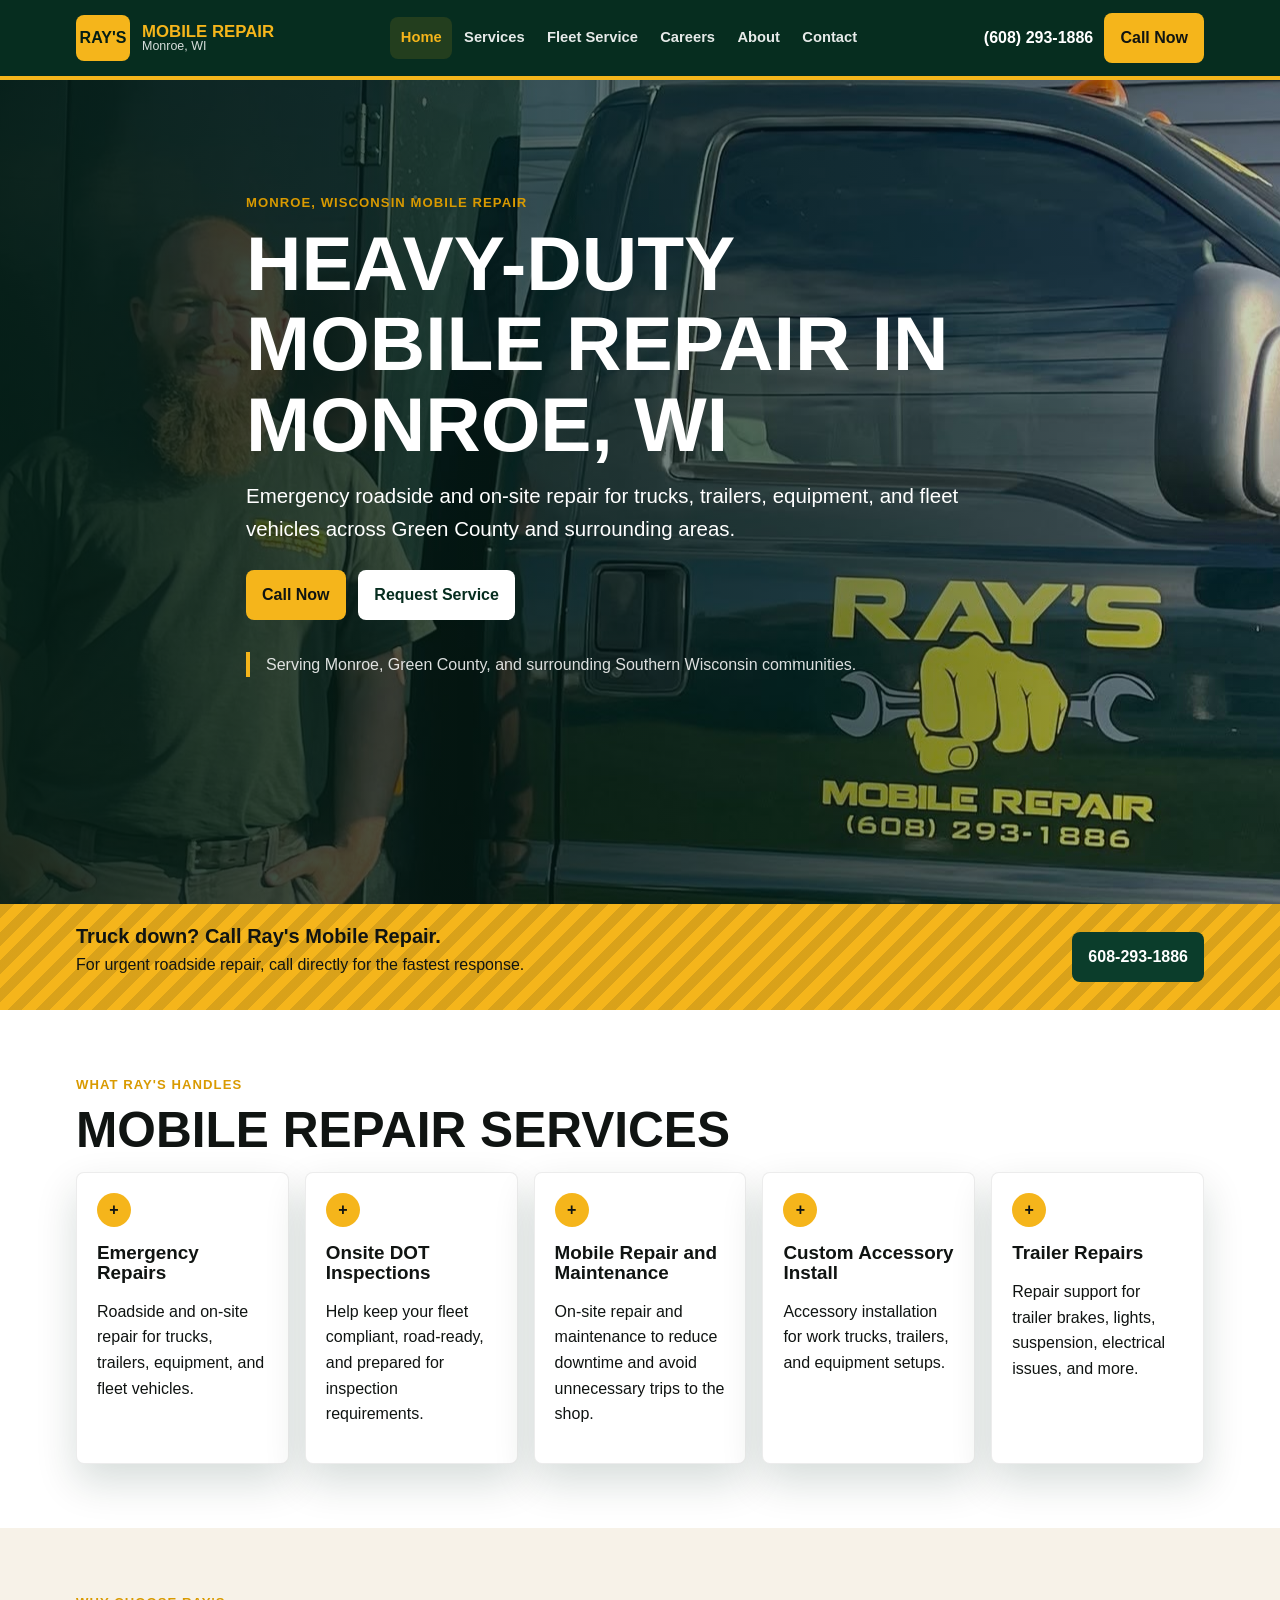
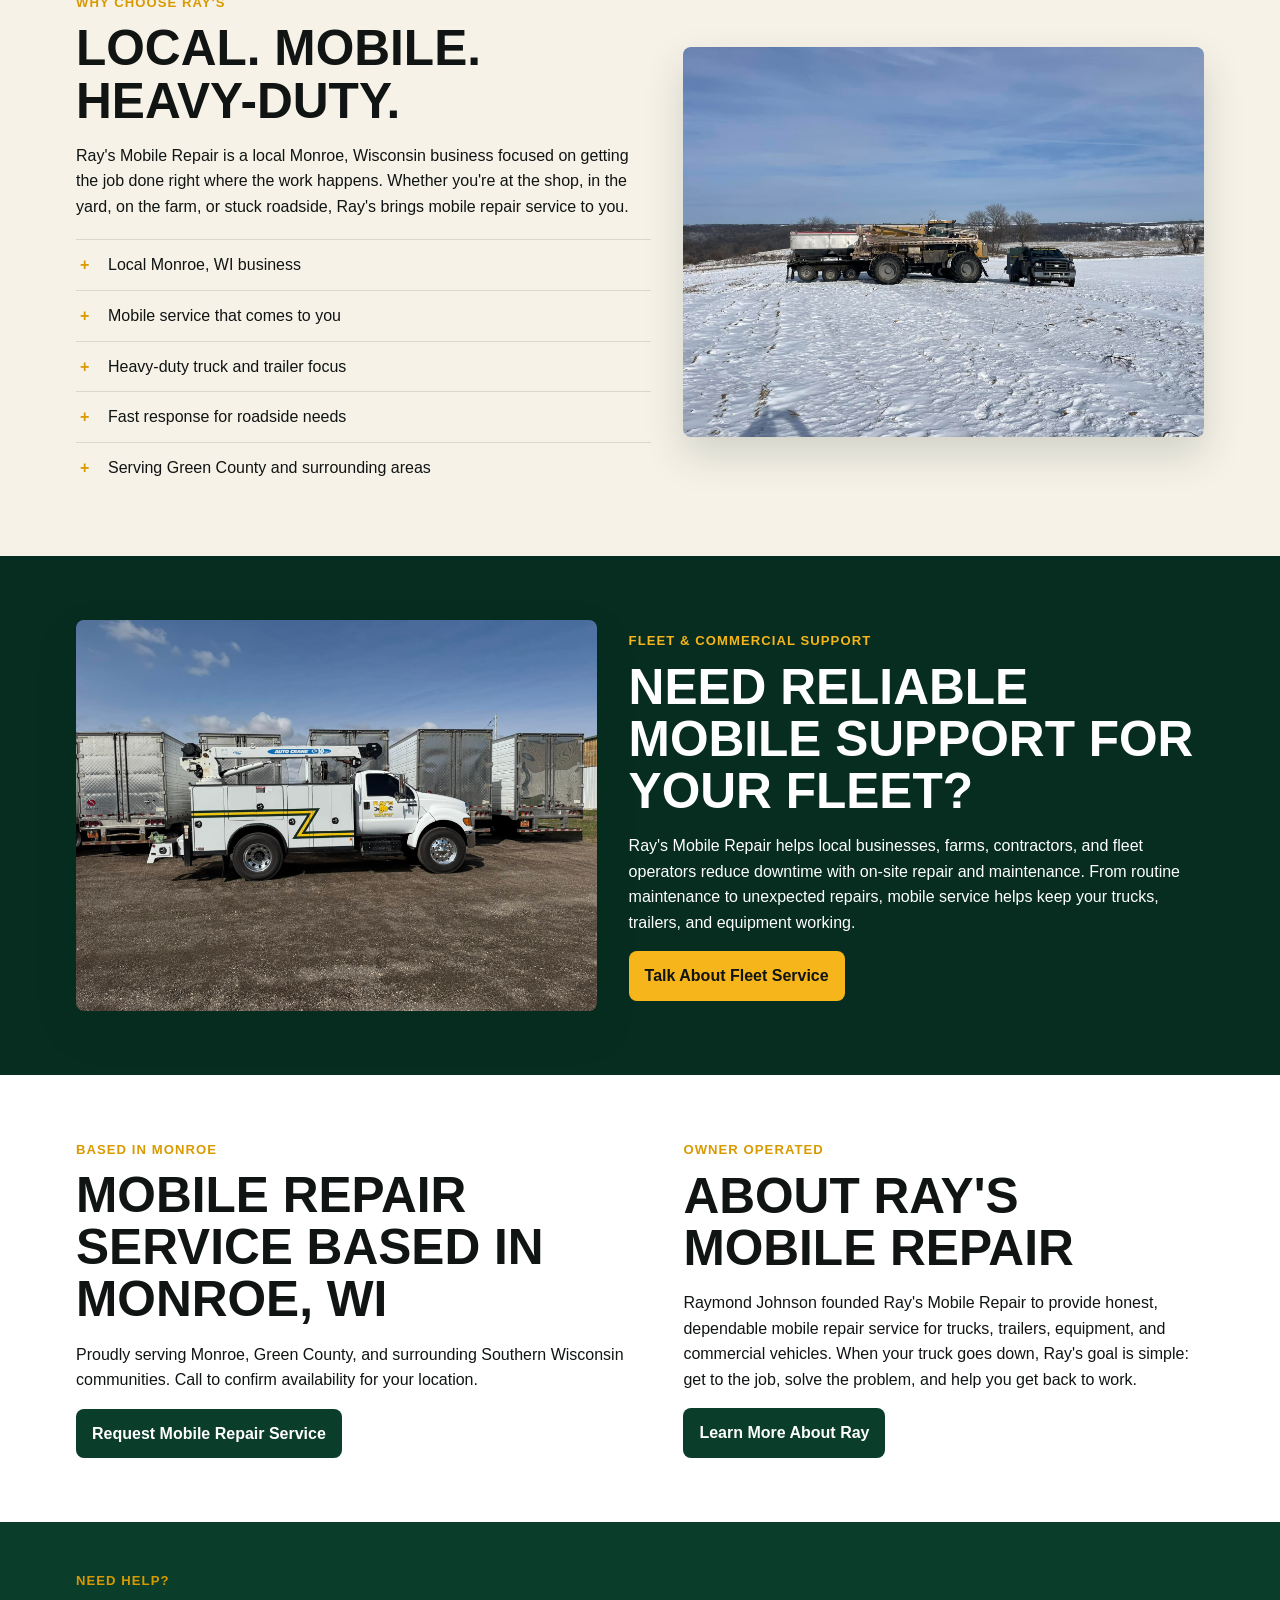
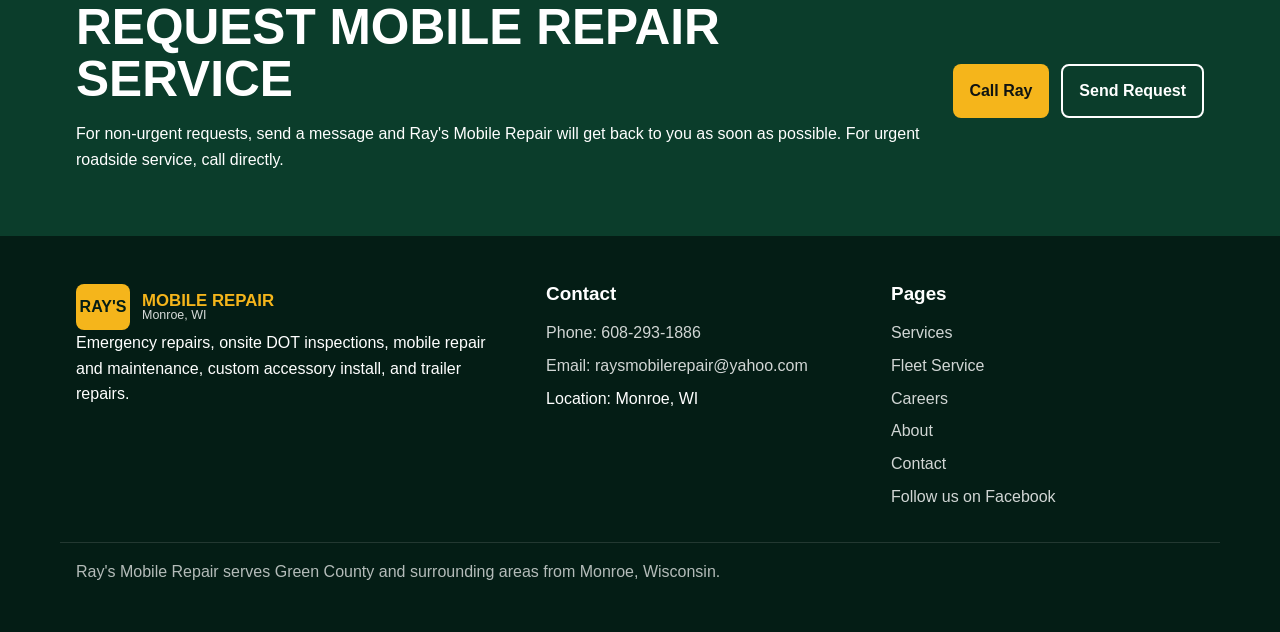
==== index.html @ 121fa505 "Update home copy and remove USDOT display" ====
<!doctype html>
<html lang="en">
<head>
  <meta charset="utf-8">
  <meta name="viewport" content="width=device-width, initial-scale=1">
  <title>Ray's Mobile Repair | Mobile Repair & Trailer Repair in Monroe, WI</title>
  <meta name="description" content="Ray's Mobile Repair provides emergency repairs, onsite DOT inspections, mobile repair and maintenance, custom accessory installs, and trailer repairs in Monroe, Green County, and surrounding areas.">
  <link rel="stylesheet" href="assets/css/styles.css?v=layout-fix-20260706">
  <script type="application/ld+json">{"@context":"https://schema.org","@type":"AutoRepair","name":"Ray's Mobile Repair","founder":"Raymond Johnson","telephone":"+16082931886","email":"raysmobilerepair@yahoo.com","address":{"@type":"PostalAddress","addressLocality":"Monroe","addressRegion":"WI","addressCountry":"US"},"areaServed":"Green County and surrounding areas","url":"https://rays-mobile-repair-preview.netlify.app","image":"assets/images/ray-service-truck-owner.jpg","priceRange":"$$"}</script>
</head>
<body>
  <a class="skip-link" href="#main">Skip to content</a>
  <header class="site-header">
    <div class="header-inner">
      <a class="brand" href="/" aria-label="Ray's Mobile Repair home">
        <span class="brand-mark">RAY'S</span><span class="brand-text"><strong>Mobile Repair</strong><span>Monroe, WI</span></span>
      </a>
      <button class="nav-toggle" type="button" aria-controls="site-nav" aria-expanded="false" aria-label="Open navigation"><span></span><span></span><span></span></button>
      <nav class="site-nav" id="site-nav" aria-label="Primary navigation">
        <ul>
          <li><a href="/" aria-current="page">Home</a></li>
          <li><a href="/services">Services</a></li>
          <li><a href="/fleet-service">Fleet Service</a></li>
          <li><a href="/careers">Careers</a></li>
          <li><a href="/about">About</a></li>
          <li><a href="/contact">Contact</a></li>
        </ul>
      </nav>
      <div class="header-call"><a class="phone-link" href="tel:16082931886" data-link="phone" data-content="phone-display">(608) 293-1886</a><a class="btn btn-primary" href="tel:16082931886" data-link="phone">Call Now</a></div>
    </div>
  </header>

  <main id="main">
    <section class="hero home-hero" data-image="homeHero" data-image-overlay="linear-gradient(90deg, rgba(4,29,21,.90), rgba(4,29,21,.58), rgba(4,29,21,.20))">
      <div class="container hero-content">
        <p class="eyebrow">Monroe, Wisconsin Mobile Repair</p>
        <h1 data-content="hero-title">Heavy-Duty Mobile Repair in Monroe, WI</h1>
        <p class="lead" data-content="hero-subtitle">Emergency roadside and on-site repair for trucks, trailers, equipment, and fleet vehicles across Green County and surrounding areas.</p>
        <div class="hero-actions">
          <a class="btn btn-primary" href="tel:16082931886" data-link="phone">Call Now</a>
          <a class="btn btn-light" href="/contact">Request Service</a>
        </div>
        <p class="hero-meta">Serving Monroe, Green County, and surrounding Southern Wisconsin communities.</p>
      </div>
    </section>

    <section class="urgent-banner" aria-label="Urgent roadside repair">
      <div class="container urgent-inner">
        <p><strong data-content="urgent-title">Truck down? Call Ray's Mobile Repair.</strong><span data-content="urgent-text">For urgent roadside repair, call directly for the fastest response.</span></p>
        <a class="btn btn-secondary" href="tel:16082931886" data-link="phone">608-293-1886</a>
      </div>
    </section>

    <section class="section section-white">
      <div class="container">
        <p class="eyebrow">What Ray's Handles</p>
        <h2>Mobile Repair Services</h2>
        <div class="service-grid" data-services-list>
          <article class="service-card"><span class="service-icon" aria-hidden="true">+</span><h3>Emergency Repairs</h3><p>Roadside and on-site repair for trucks, trailers, equipment, and fleet vehicles.</p></article>
          <article class="service-card"><span class="service-icon" aria-hidden="true">+</span><h3>Onsite DOT Inspections</h3><p>Help keep your fleet compliant, road-ready, and prepared for inspection requirements.</p></article>
          <article class="service-card"><span class="service-icon" aria-hidden="true">+</span><h3>Mobile Repair and Maintenance</h3><p>On-site repair and maintenance to reduce downtime and avoid unnecessary trips to the shop.</p></article>
          <article class="service-card"><span class="service-icon" aria-hidden="true">+</span><h3>Custom Accessory Install</h3><p>Accessory installation for work trucks, trailers, and equipment setups.</p></article>
          <article class="service-card"><span class="service-icon" aria-hidden="true">+</span><h3>Trailer Repairs</h3><p>Repair support for trailer brakes, lights, suspension, electrical issues, and more.</p></article>
        </div>
      </div>
    </section>

    <section class="section">
      <div class="container split">
        <div>
          <p class="eyebrow">Why Choose Ray's</p>
          <h2>Local. Mobile. Heavy-Duty.</h2>
          <p>Ray's Mobile Repair is a local Monroe, Wisconsin business focused on getting the job done right where the work happens. Whether you're at the shop, in the yard, on the farm, or stuck roadside, Ray's brings mobile repair service to you.</p>
          <ul class="feature-list">
            <li>Local Monroe, WI business</li>
            <li>Mobile service that comes to you</li>
            <li>Heavy-duty truck and trailer focus</li>
            <li>Fast response for roadside needs</li>
            <li>Serving Green County and surrounding areas</li>
          </ul>
        </div>
        <img class="media-panel" data-image="homeFieldRepair" src="assets/images/field-equipment-repair-snow.jpg" alt="Ray's Mobile Repair working on equipment in a snowy field in Southern Wisconsin">
      </div>
    </section>

    <section class="section section-dark">
      <div class="container split reverse">
        <div>
          <p class="eyebrow">Fleet & Commercial Support</p>
          <h2>Need Reliable Mobile Support for Your Fleet?</h2>
          <p>Ray's Mobile Repair helps local businesses, farms, contractors, and fleet operators reduce downtime with on-site repair and maintenance. From routine maintenance to unexpected repairs, mobile service helps keep your trucks, trailers, and equipment working.</p>
          <a class="btn btn-primary" href="/fleet-service">Talk About Fleet Service</a>
        </div>
        <img class="media-panel" data-image="homeFleet" src="assets/images/white-service-truck-side.jpg" alt="White Ray's Mobile Repair service truck with crane parked by commercial trailers">
      </div>
    </section>

    <section class="section section-white">
      <div class="container split">
        <div>
          <p class="eyebrow">Based in Monroe</p>
          <h2>Mobile Repair Service Based in Monroe, WI</h2>
          <p data-content="service-area-text">Proudly serving Monroe, Green County, and surrounding Southern Wisconsin communities. Call to confirm availability for your location.</p>
          <a class="btn btn-secondary" href="/contact">Request Mobile Repair Service</a>
        </div>
        <div>
          <p class="eyebrow">Owner Operated</p>
          <h2>About Ray's Mobile Repair</h2>
          <p>Raymond Johnson founded Ray's Mobile Repair to provide honest, dependable mobile repair service for trucks, trailers, equipment, and commercial vehicles. When your truck goes down, Ray's goal is simple: get to the job, solve the problem, and help you get back to work.</p>
          <a class="btn btn-secondary" href="/about">Learn More About Ray</a>
        </div>
      </div>
    </section>

    <section class="cta-band">
      <div class="container">
        <div><p class="eyebrow">Need Help?</p><h2>Request Mobile Repair Service</h2><p>For non-urgent requests, send a message and Ray's Mobile Repair will get back to you as soon as possible. For urgent roadside service, call directly.</p></div>
        <div class="cta-actions"><a class="btn btn-primary" href="tel:16082931886" data-link="phone">Call Ray</a><a class="btn btn-outline" href="/contact">Send Request</a></div>
      </div>
    </section>
  </main>

  <footer class="site-footer">
    <div class="container footer-grid">
      <div><a class="brand" href="/"><span class="brand-mark">RAY'S</span><span class="brand-text"><strong>Mobile Repair</strong><span>Monroe, WI</span></span></a><p>Emergency repairs, onsite DOT inspections, mobile repair and maintenance, custom accessory install, and trailer repairs.</p></div>
      <div><h3>Contact</h3><div class="footer-links"><a href="tel:16082931886" data-link="phone">Phone: <span data-content="phone">608-293-1886</span></a><a href="mailto:raysmobilerepair@yahoo.com" data-link="email">Email: <span data-content="email">raysmobilerepair@yahoo.com</span></a><span>Location: <span data-content="location">Monroe, WI</span></span></div></div>
      <div><h3>Pages</h3><div class="footer-links"><a href="/services">Services</a><a href="/fleet-service">Fleet Service</a><a href="/careers">Careers</a><a href="/about">About</a><a href="/contact">Contact</a><a href="https://www.facebook.com/share/1EH2nsjLZr/" data-link="facebook">Follow us on Facebook</a></div></div>
    </div>
    <div class="container footer-bottom">Ray's Mobile Repair serves Green County and surrounding areas from Monroe, Wisconsin.</div>
  </footer>
  <div class="sticky-call"><a class="btn btn-primary" href="tel:16082931886" data-link="phone">Call Ray's Mobile Repair</a></div>
  <script src="assets/js/main.js"></script>
</body>
</html>
---- assets/css/styles.css ----
:root {
  --green-950: #041d15;
  --green-900: #062d1f;
  --green-800: #0b3d2b;
  --green-700: #14543c;
  --gold-500: #f5b51b;
  --gold-600: #d99a00;
  --black: #101412;
  --charcoal: #202622;
  --cream: #f7f2e8;
  --white: #ffffff;
  --gray-100: #f2f2f2;
  --gray-200: #e4e4e4;
  --gray-700: #4a4a4a;
  --shadow: 0 18px 40px rgba(6, 45, 31, 0.16);
  --radius: 8px;
  --content: 1160px;
}

* {
  box-sizing: border-box;
}

html {
  scroll-behavior: smooth;
}

body {
  margin: 0;
  background: var(--cream);
  color: var(--black);
  font-family: Arial, Helvetica, sans-serif;
  font-size: 16px;
  line-height: 1.6;
  overflow-x: hidden;
}

body.nav-open {
  overflow: hidden;
}

img {
  display: block;
  max-width: 100%;
}

a {
  color: inherit;
}

:focus-visible {
  outline: 3px solid var(--gold-500);
  outline-offset: 3px;
}

.skip-link {
  background: var(--gold-500);
  color: var(--black);
  font-weight: 800;
  left: 1rem;
  padding: 0.6rem 1rem;
  position: absolute;
  top: -4rem;
  z-index: 1000;
}

.skip-link:focus {
  top: 1rem;
}

.site-header {
  background: var(--green-900);
  border-bottom: 4px solid var(--gold-500);
  color: var(--white);
  position: sticky;
  top: 0;
  z-index: 100;
}

.header-inner {
  align-items: center;
  display: flex;
  gap: 1rem;
  justify-content: space-between;
  margin: 0 auto;
  max-width: var(--content);
  min-height: 76px;
  padding: 0.65rem 1rem;
}

.brand {
  align-items: center;
  display: inline-flex;
  gap: 0.75rem;
  text-decoration: none;
}

.brand-mark {
  align-items: center;
  background: var(--gold-500);
  border-radius: var(--radius);
  color: var(--green-950);
  display: inline-flex;
  font-weight: 900;
  height: 46px;
  justify-content: center;
  letter-spacing: 0;
  line-height: 1;
  width: 54px;
}

.brand-text {
  display: grid;
  line-height: 1.05;
}

.brand-text strong {
  color: var(--gold-500);
  font-size: 1.05rem;
  font-weight: 900;
  text-transform: uppercase;
}

.brand-text span {
  color: rgba(255, 255, 255, 0.84);
  font-size: 0.78rem;
}

.nav-toggle {
  align-items: center;
  background: transparent;
  border: 1px solid rgba(255, 255, 255, 0.3);
  border-radius: var(--radius);
  color: var(--white);
  cursor: pointer;
  display: inline-flex;
  flex-direction: column;
  gap: 5px;
  height: 44px;
  justify-content: center;
  width: 48px;
}

.nav-toggle span {
  background: var(--white);
  display: block;
  height: 2px;
  width: 22px;
}

.site-nav {
  background: var(--green-900);
  display: none;
  left: 0;
  padding: 0 1rem 1rem;
  position: absolute;
  right: 0;
  top: 100%;
}

.site-nav.is-open {
  display: block;
}

.site-nav ul {
  display: grid;
  gap: 0.35rem;
  list-style: none;
  margin: 0;
  padding: 0;
}

.site-nav a {
  border-radius: var(--radius);
  color: rgba(255, 255, 255, 0.9);
  display: block;
  font-weight: 700;
  padding: 0.75rem 0.8rem;
  text-decoration: none;
}

.site-nav a:hover,
.site-nav a[aria-current="page"] {
  background: rgba(245, 181, 27, 0.12);
  color: var(--gold-500);
}

.header-call {
  display: none;
}

.btn,
button.btn {
  align-items: center;
  border: 0;
  border-radius: var(--radius);
  cursor: pointer;
  display: inline-flex;
  font: inherit;
  font-weight: 900;
  justify-content: center;
  min-height: 48px;
  padding: 0.75rem 1rem;
  text-align: center;
  text-decoration: none;
}

.btn-primary {
  background: var(--gold-500);
  color: var(--black);
}

.btn-primary:hover {
  background: #ffc84d;
}

.btn-secondary {
  background: var(--green-800);
  color: var(--white);
}

.btn-secondary:hover {
  background: var(--green-700);
}

.btn-light {
  background: var(--white);
  color: var(--green-900);
}

.btn-outline {
  border: 2px solid currentColor;
  color: var(--white);
}

.container {
  margin: 0 auto;
  max-width: var(--content);
  padding: 0 1rem;
}

.section {
  padding: 4rem 0;
}

.section-tight {
  padding: 2.5rem 0;
}

.section-dark {
  background: var(--green-900);
  color: var(--white);
}

.section-white {
  background: var(--white);
}

.eyebrow {
  color: var(--gold-600);
  font-size: 0.82rem;
  font-weight: 900;
  letter-spacing: 0.08em;
  margin: 0 0 0.6rem;
  text-transform: uppercase;
}

.section-dark .eyebrow {
  color: var(--gold-500);
}

h1,
h2,
h3 {
  font-family: Arial Black, Arial, Helvetica, sans-serif;
  letter-spacing: 0;
  line-height: 1.05;
  margin: 0 0 1rem;
}

h1 {
  font-size: clamp(2.35rem, 7vw, 4.8rem);
  max-width: 920px;
  overflow-wrap: break-word;
  text-transform: uppercase;
}

h2 {
  font-size: clamp(1.9rem, 4vw, 3.1rem);
  text-transform: uppercase;
}

h3 {
  font-size: 1.18rem;
}

p {
  margin: 0 0 1rem;
}

.lead {
  font-size: clamp(1.08rem, 2vw, 1.28rem);
  max-width: 760px;
  overflow-wrap: break-word;
}

.hero {
  background:
    linear-gradient(90deg, rgba(4, 29, 21, 0.9), rgba(4, 29, 21, 0.58), rgba(4, 29, 21, 0.18)),
    var(--hero-image) center / cover no-repeat;
  color: var(--white);
  min-height: calc(100svh - 76px);
  padding: 7rem 0 4rem;
}

.home-hero {
  background-image:
    linear-gradient(90deg, rgba(4, 29, 21, 0.9), rgba(4, 29, 21, 0.58), rgba(4, 29, 21, 0.18)),
    url("../images/ray-service-truck-owner.jpg");
  background-position: 28% 18%;
}

.page-hero {
  background:
    linear-gradient(90deg, rgba(4, 29, 21, 0.92), rgba(4, 29, 21, 0.62), rgba(4, 29, 21, 0.25)),
    var(--hero-image) center / cover no-repeat;
  color: var(--white);
  padding: 6rem 0;
}

.hero-content {
  max-width: 820px;
}

.hero-actions,
.cta-actions {
  display: flex;
  flex-wrap: wrap;
  gap: 0.8rem;
  margin-top: 1.5rem;
}

.hero-meta {
  border-left: 4px solid var(--gold-500);
  color: rgba(255, 255, 255, 0.86);
  margin-top: 2rem;
  padding-left: 1rem;
}

.urgent-banner {
  background:
    repeating-linear-gradient(135deg, rgba(16, 20, 18, 0.12) 0 10px, transparent 10px 20px),
    var(--gold-500);
  color: var(--black);
}

.urgent-inner {
  align-items: center;
  display: grid;
  gap: 1rem;
  padding: 1rem;
}

.urgent-inner strong {
  display: block;
  font-size: 1.25rem;
  font-weight: 900;
}

.grid {
  display: grid;
  gap: 1.25rem;
}

.grid-2 {
  grid-template-columns: 1fr;
}

.grid-3 {
  grid-template-columns: 1fr;
}

.service-grid {
  display: grid;
  gap: 1rem;
  grid-template-columns: 1fr;
}

.services-feature-grid {
  align-items: start;
  display: grid;
  gap: 2rem;
  grid-template-columns: 1fr;
}

.services-card-grid {
  grid-template-columns: 1fr;
}

.services-sign-image {
  height: auto;
  min-height: 0;
  object-fit: contain;
}

.service-card,
.info-card,
.contact-card {
  background: var(--white);
  border: 1px solid rgba(16, 20, 18, 0.08);
  border-radius: var(--radius);
  box-shadow: var(--shadow);
  padding: 1.25rem;
}

.section-dark .service-card,
.section-dark .info-card {
  background: rgba(255, 255, 255, 0.08);
  border-color: rgba(255, 255, 255, 0.14);
  box-shadow: none;
}

.service-icon {
  align-items: center;
  background: var(--gold-500);
  border-radius: 999px;
  color: var(--black);
  display: inline-flex;
  font-weight: 900;
  height: 34px;
  justify-content: center;
  margin-bottom: 1rem;
  width: 34px;
}

.feature-list,
.plain-list {
  list-style: none;
  margin: 1.25rem 0 0;
  padding: 0;
}

.feature-list li,
.plain-list li {
  border-top: 1px solid rgba(16, 20, 18, 0.12);
  padding: 0.75rem 0 0.75rem 2rem;
  position: relative;
}

.section-dark .feature-list li,
.section-dark .plain-list li {
  border-top-color: rgba(255, 255, 255, 0.16);
}

.feature-list li::before,
.plain-list li::before {
  color: var(--gold-600);
  content: "+";
  font-weight: 900;
  left: 0.25rem;
  position: absolute;
}

.media-panel {
  border-radius: var(--radius);
  box-shadow: var(--shadow);
  min-height: 320px;
  object-fit: cover;
  width: 100%;
}

.photo-strip {
  display: grid;
  gap: 1rem;
  grid-template-columns: 1fr;
}

.photo-strip img {
  aspect-ratio: 4 / 3;
  border-radius: var(--radius);
  object-fit: cover;
  width: 100%;
}

.split {
  align-items: center;
  display: grid;
  gap: 2rem;
  grid-template-columns: 1fr;
}

.cta-band {
  background: var(--green-800);
  color: var(--white);
  padding: 3rem 0;
}

.cta-band .container {
  align-items: center;
  display: grid;
  gap: 1.25rem;
}

.form {
  background: var(--white);
  border-radius: var(--radius);
  box-shadow: var(--shadow);
  display: grid;
  gap: 1rem;
  padding: 1.25rem;
}

.form label {
  color: var(--black);
  display: grid;
  font-weight: 800;
  gap: 0.35rem;
}

.form input,
.form select,
.form textarea {
  border: 1px solid #c9c9c9;
  border-radius: var(--radius);
  color: var(--black);
  font: inherit;
  min-height: 46px;
  padding: 0.7rem 0.75rem;
  width: 100%;
}

.form textarea {
  min-height: 130px;
  resize: vertical;
}

.form-note {
  background: #fff6dd;
  border-left: 4px solid var(--gold-500);
  border-radius: var(--radius);
  color: var(--black);
  margin: 0;
  padding: 0.9rem;
}

.site-footer {
  background: var(--green-950);
  color: var(--white);
  padding: 3rem 0 5.5rem;
}

.footer-grid {
  display: grid;
  gap: 2rem;
  grid-template-columns: 1fr;
}

.footer-links {
  display: grid;
  gap: 0.45rem;
}

.footer-links a {
  color: rgba(255, 255, 255, 0.82);
  text-decoration: none;
}

.footer-links a:hover {
  color: var(--gold-500);
}

.footer-bottom {
  border-top: 1px solid rgba(255, 255, 255, 0.12);
  color: rgba(255, 255, 255, 0.7);
  margin-top: 2rem;
  padding-top: 1rem;
}

.sticky-call {
  bottom: 0.8rem;
  left: 1rem;
  position: fixed;
  right: 1rem;
  z-index: 90;
}

.sticky-call .btn {
  box-shadow: 0 14px 30px rgba(0, 0, 0, 0.3);
  width: 100%;
}

@media (min-width: 680px) {
  .grid-2,
  .photo-strip {
    grid-template-columns: repeat(2, 1fr);
  }

  .service-grid {
    grid-template-columns: repeat(2, 1fr);
  }

  .services-card-grid {
    grid-template-columns: repeat(2, minmax(0, 1fr));
  }

  .urgent-inner {
    grid-template-columns: 1fr auto;
  }
}

@media (min-width: 920px) {
  .nav-toggle {
    display: none;
  }

  .site-nav {
    background: transparent;
    display: block;
    padding: 0;
    position: static;
  }

  .site-nav ul {
    align-items: center;
    display: flex;
    gap: 0.1rem;
  }

  .site-nav a {
    font-size: 0.92rem;
    padding: 0.55rem 0.65rem;
  }

  .header-call {
    align-items: center;
    display: flex;
    gap: 0.7rem;
  }

  .header-call .phone-link {
    color: var(--white);
    font-weight: 900;
    text-decoration: none;
  }

  .grid-3 {
    grid-template-columns: repeat(3, 1fr);
  }

  .service-grid {
    grid-template-columns: repeat(5, 1fr);
  }

  .services-feature-grid {
    grid-template-columns: minmax(0, 1fr) minmax(320px, 0.72fr);
  }

  .services-card-grid {
    grid-template-columns: repeat(2, minmax(0, 1fr));
  }

  .split {
    grid-template-columns: minmax(0, 1.05fr) minmax(340px, 0.95fr);
  }

  .split.reverse {
    grid-template-columns: minmax(340px, 0.95fr) minmax(0, 1.05fr);
  }

  .split.reverse > :first-child {
    order: 2;
  }

  .cta-band .container {
    grid-template-columns: 1fr auto;
  }

  .footer-grid {
    grid-template-columns: 1.4fr 1fr 1fr;
  }

  .sticky-call {
    display: none;
  }

  .site-footer {
    padding-bottom: 3rem;
  }
}

@media (max-width: 420px) {
  .brand-text strong {
    font-size: 0.95rem;
  }

  .brand-text span {
    font-size: 0.72rem;
  }

  .hero,
  .page-hero {
    padding: 5rem 0 3rem;
  }

  h1 {
    font-size: 1.65rem;
  }

  .hero-actions,
  .cta-actions {
    align-items: stretch;
    flex-direction: column;
  }

  .hero-actions .btn,
  .cta-actions .btn {
    width: 100%;
  }

  .home-hero {
    background-position: 12% 18%;
  }
}

@media (max-width: 680px) {
  h1 {
    font-size: 1.65rem;
    max-width: 18rem;
    overflow-wrap: anywhere;
  }

  .lead {
    max-width: 22rem;
  }

  .hero-actions,
  .cta-actions {
    align-items: stretch;
    flex-direction: column;
  }

  .hero-actions .btn,
  .cta-actions .btn {
    width: 100%;
  }

  .home-hero {
    background-position: 12% 18%;
  }
}
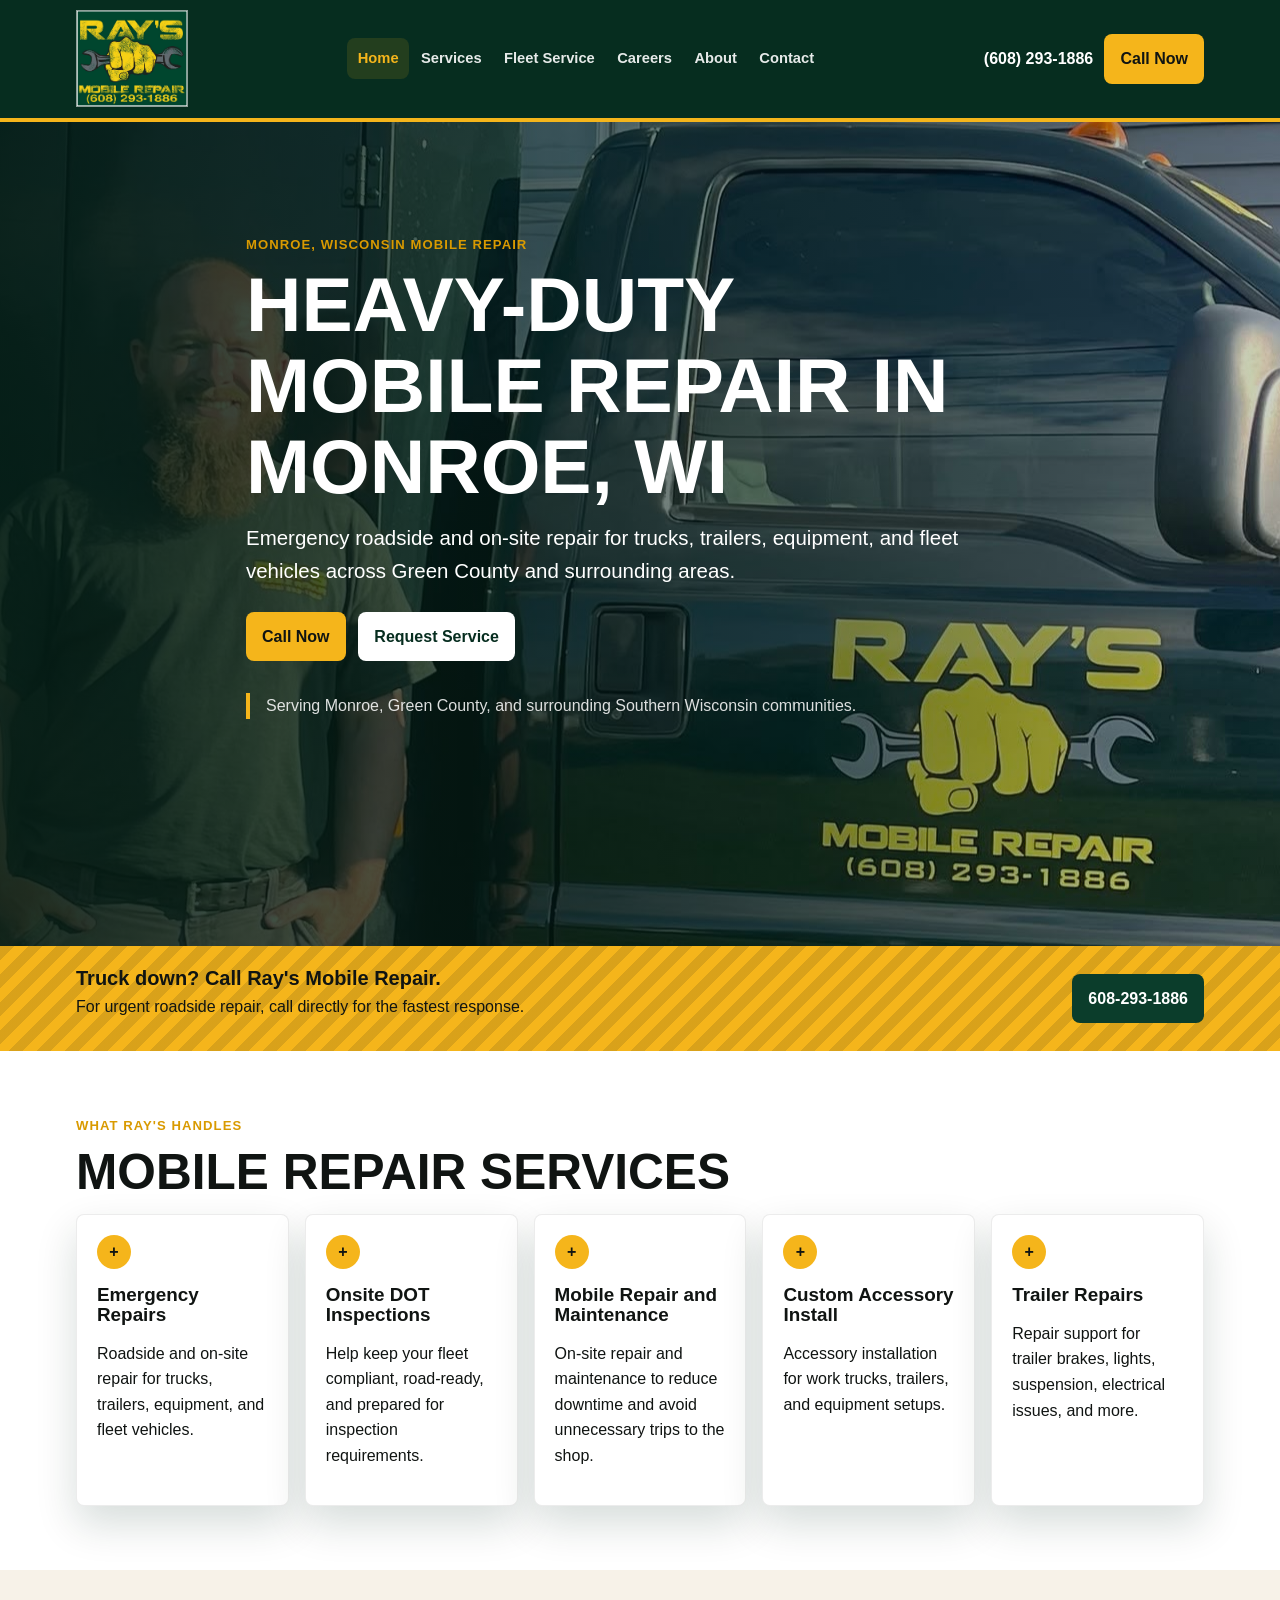
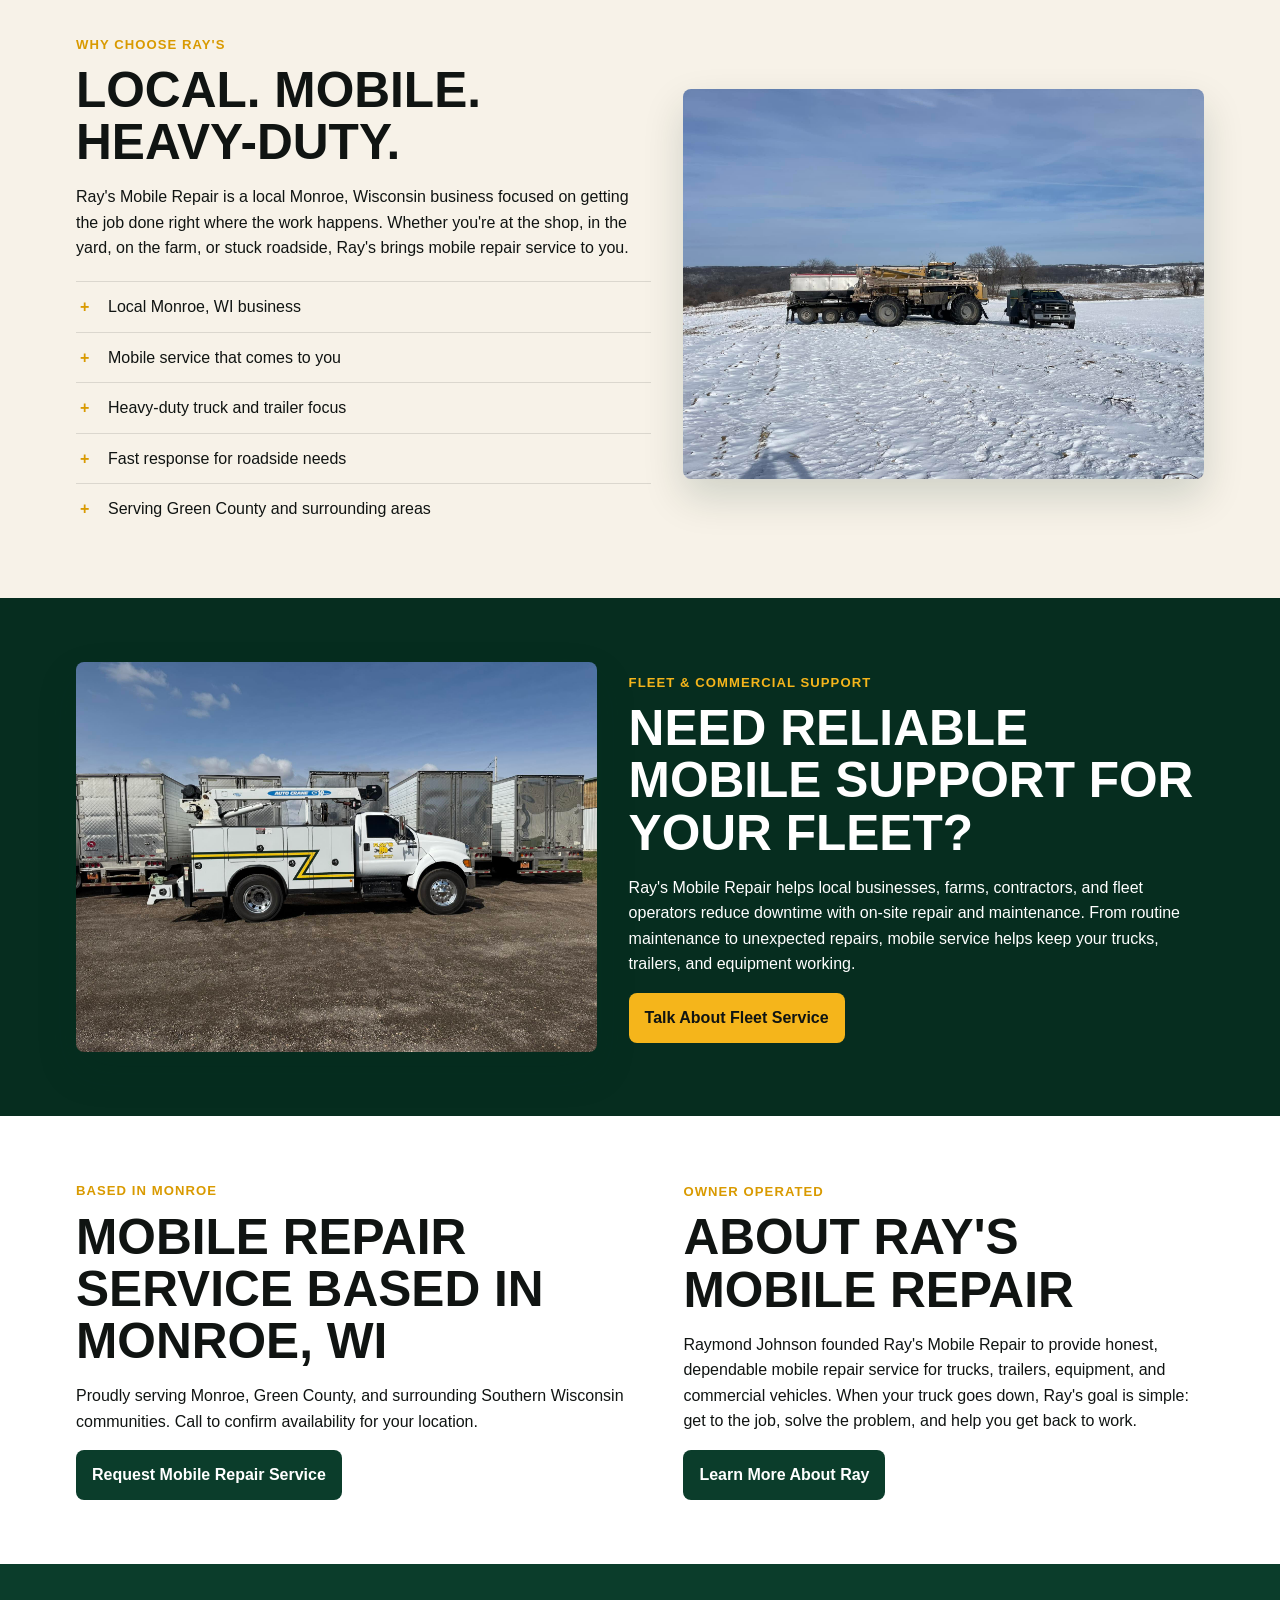
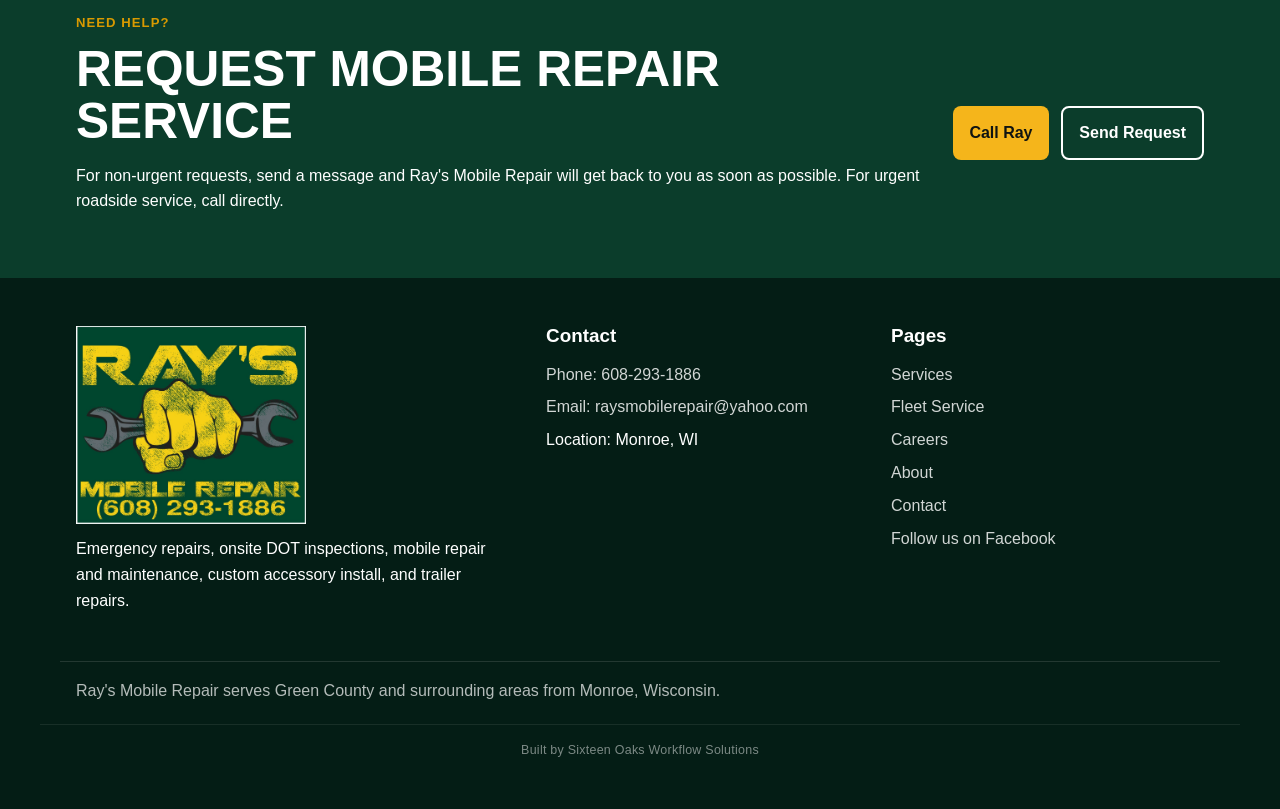
==== commit b74fc252: "Handle Netlify Identity invites on homepage" ====
--- a/index.html
+++ b/index.html
@@ -6,6 +6,7 @@
   <title>Ray's Mobile Repair | Mobile Repair & Trailer Repair in Monroe, WI</title>
   <meta name="description" content="Ray's Mobile Repair provides emergency repairs, onsite DOT inspections, mobile repair and maintenance, custom accessory installs, and trailer repairs in Monroe, Green County, and surrounding areas.">
   <link rel="stylesheet" href="assets/css/styles.css?v=layout-fix-20260706">
+  <script src="https://identity.netlify.com/v1/netlify-identity-widget.js"></script>
   <script type="application/ld+json">{"@context":"https://schema.org","@type":"AutoRepair","name":"Ray's Mobile Repair","founder":"Raymond Johnson","telephone":"+16082931886","email":"raysmobilerepair@yahoo.com","address":{"@type":"PostalAddress","addressLocality":"Monroe","addressRegion":"WI","addressCountry":"US"},"areaServed":"Green County and surrounding areas","url":"https://rays-mobile-repair-preview.netlify.app","image":"assets/images/ray-service-truck-owner.jpg","priceRange":"$$"}</script>
 </head>
 <body>
@@ -130,5 +131,16 @@
   </footer>
   <div class="sticky-call"><a class="btn btn-primary" href="tel:16082931886" data-link="phone">Call Ray's Mobile Repair</a></div>
   <script src="assets/js/main.js"></script>
+  <script>
+    if (window.netlifyIdentity) {
+      window.netlifyIdentity.on("init", function (user) {
+        if (!user) {
+          window.netlifyIdentity.on("login", function () {
+            document.location.href = "/admin/";
+          });
+        }
+      });
+    }
+  </script>
 </body>
 </html>
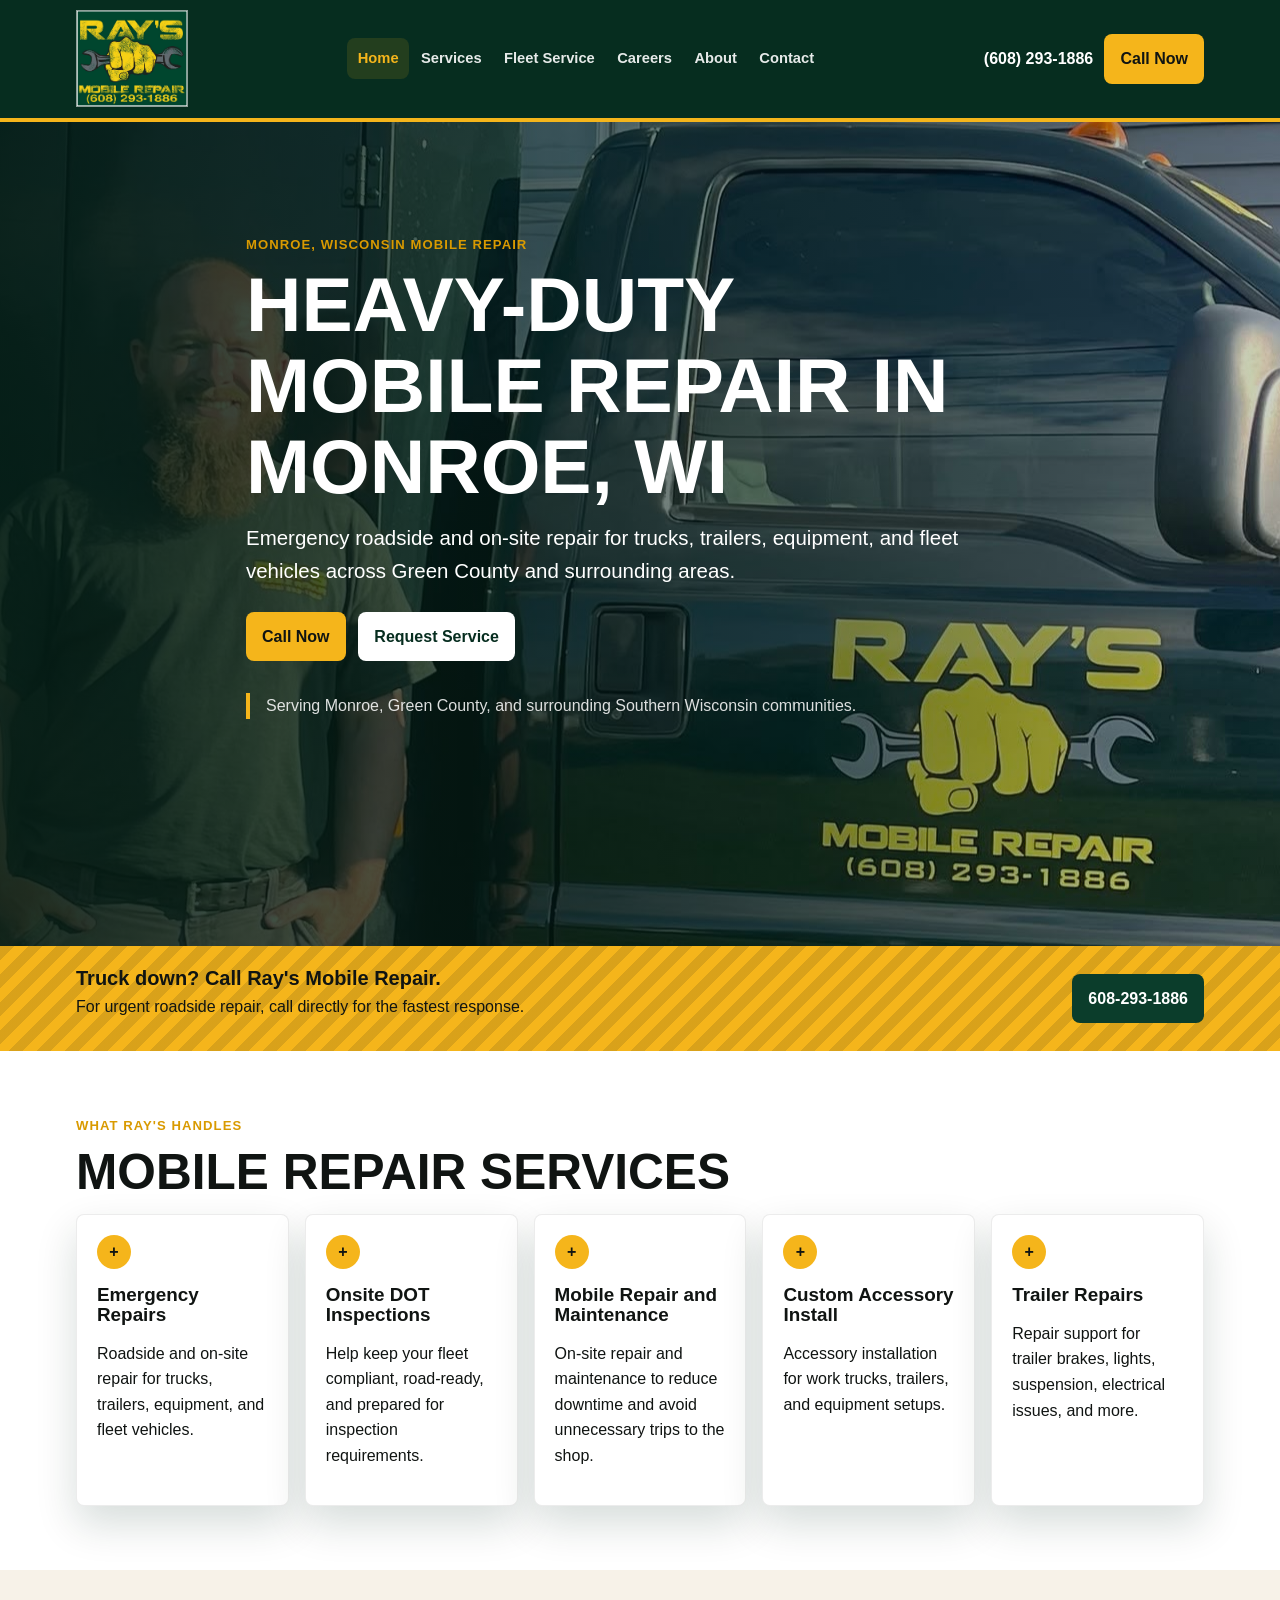
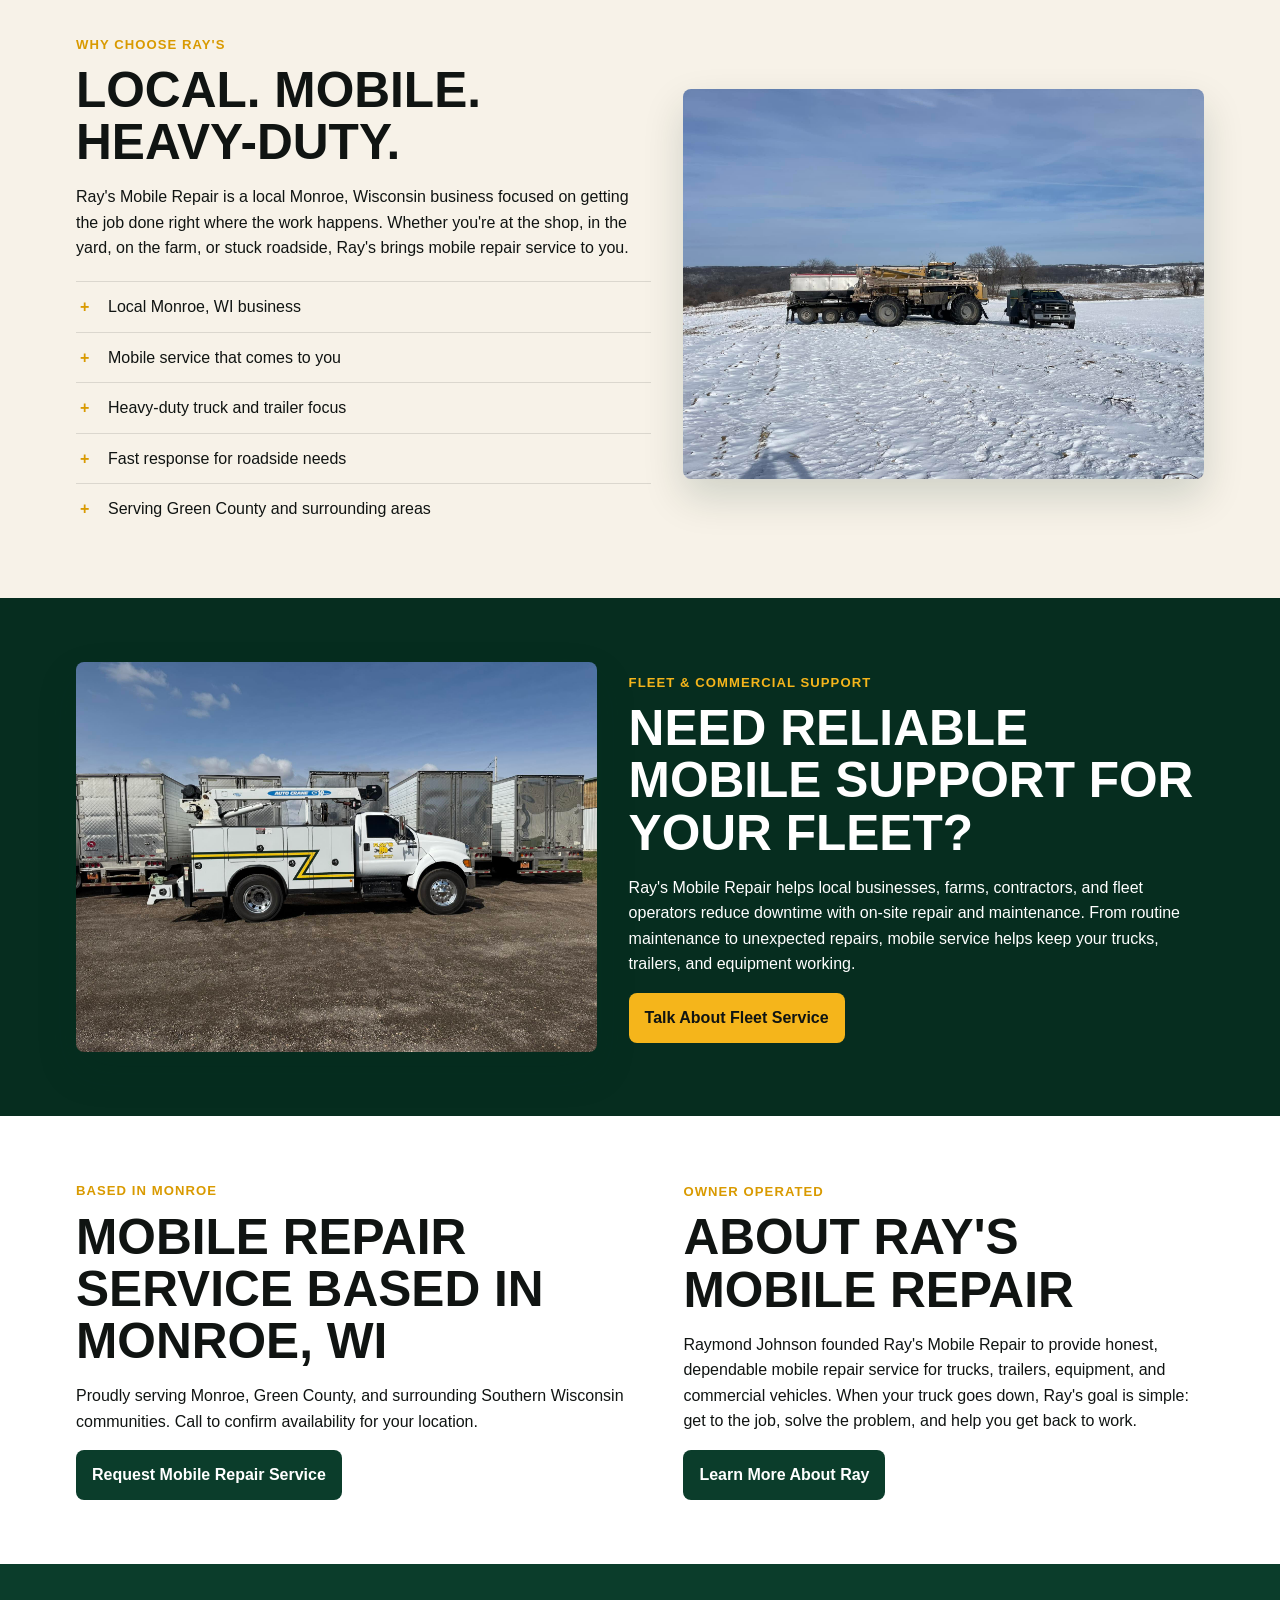
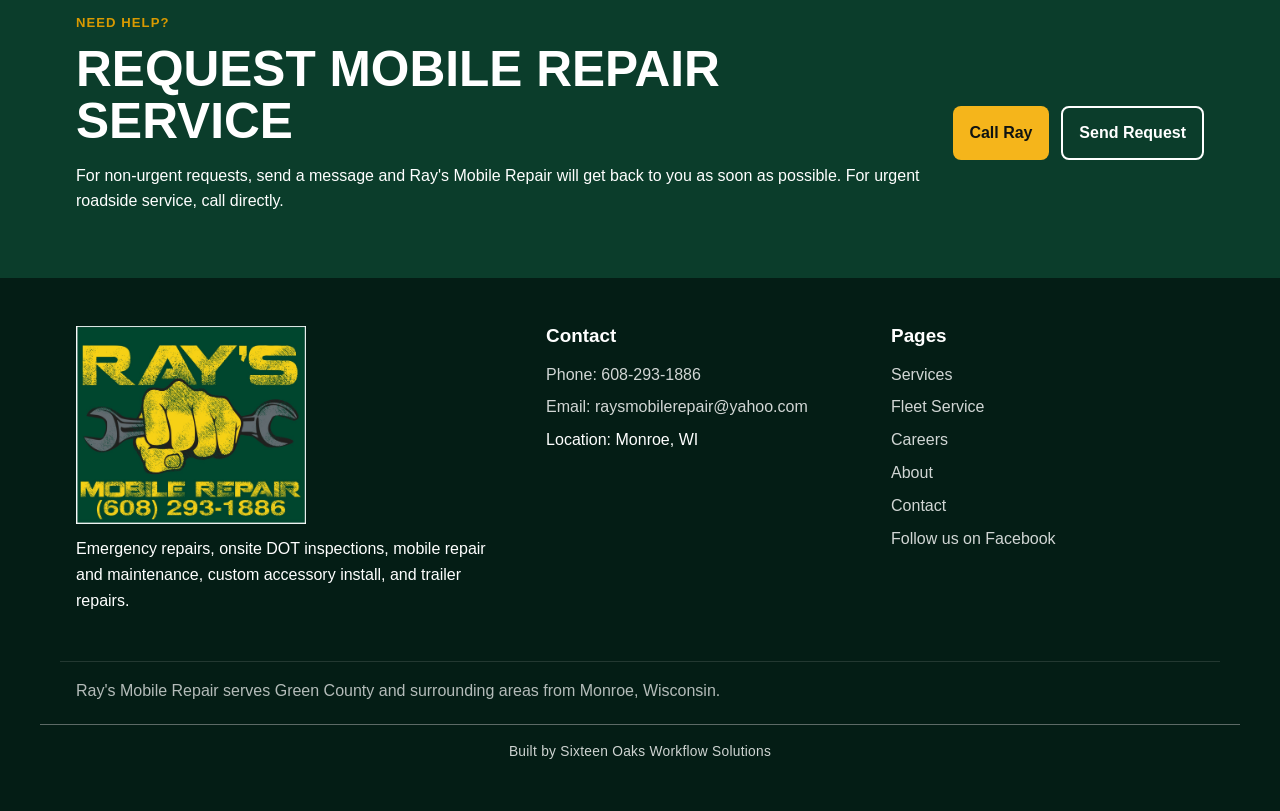
==== commit 5bf083f2: "Make Ray logo and Sixteen Oaks credit persistent on home page" ====
--- a/index.html
+++ b/index.html
@@ -14,7 +14,7 @@
   <header class="site-header">
     <div class="header-inner">
       <a class="brand" href="/" aria-label="Ray's Mobile Repair home">
-        <span class="brand-mark">RAY'S</span><span class="brand-text"><strong>Mobile Repair</strong><span>Monroe, WI</span></span>
+        <img src="/assets/images/rays-original-logo-web.jpg" alt="Ray's Mobile Repair" style="display:block;width:112px;height:auto;border:1px solid rgba(255,255,255,.55)">
       </a>
       <button class="nav-toggle" type="button" aria-controls="site-nav" aria-expanded="false" aria-label="Open navigation"><span></span><span></span><span></span></button>
       <nav class="site-nav" id="site-nav" aria-label="Primary navigation">
@@ -123,14 +123,15 @@
 
   <footer class="site-footer">
     <div class="container footer-grid">
-      <div><a class="brand" href="/"><span class="brand-mark">RAY'S</span><span class="brand-text"><strong>Mobile Repair</strong><span>Monroe, WI</span></span></a><p>Emergency repairs, onsite DOT inspections, mobile repair and maintenance, custom accessory install, and trailer repairs.</p></div>
+      <div><a class="brand" href="/" aria-label="Ray's Mobile Repair home"><img src="/assets/images/rays-original-logo-web.jpg" alt="Ray's Mobile Repair" style="display:block;width:180px;height:auto"></a><p>Emergency repairs, onsite DOT inspections, mobile repair and maintenance, custom accessory install, and trailer repairs.</p></div>
       <div><h3>Contact</h3><div class="footer-links"><a href="tel:16082931886" data-link="phone">Phone: <span data-content="phone">608-293-1886</span></a><a href="mailto:raysmobilerepair@yahoo.com" data-link="email">Email: <span data-content="email">raysmobilerepair@yahoo.com</span></a><span>Location: <span data-content="location">Monroe, WI</span></span></div></div>
       <div><h3>Pages</h3><div class="footer-links"><a href="/services">Services</a><a href="/fleet-service">Fleet Service</a><a href="/careers">Careers</a><a href="/about">About</a><a href="/contact">Contact</a><a href="https://www.facebook.com/share/1EH2nsjLZr/" data-link="facebook">Follow us on Facebook</a></div></div>
     </div>
     <div class="container footer-bottom">Ray's Mobile Repair serves Green County and surrounding areas from Monroe, Wisconsin.</div>
+    <div class="sixteen-oaks-credit" style="display:block;max-width:1200px;margin:1.25rem auto 0;padding:1rem 1rem 0;border-top:1px solid #5d6a66;text-align:center;font-size:.86rem;font-weight:500;letter-spacing:.02em;color:#cfd4d2">Built by Sixteen Oaks Workflow Solutions</div>
   </footer>
   <div class="sticky-call"><a class="btn btn-primary" href="tel:16082931886" data-link="phone">Call Ray's Mobile Repair</a></div>
-  <script src="assets/js/main.js"></script>
+  <script src="/assets/js/main.js?v=20260904"></script>
   <script>
     if (window.netlifyIdentity) {
       window.netlifyIdentity.on("init", function (user) {
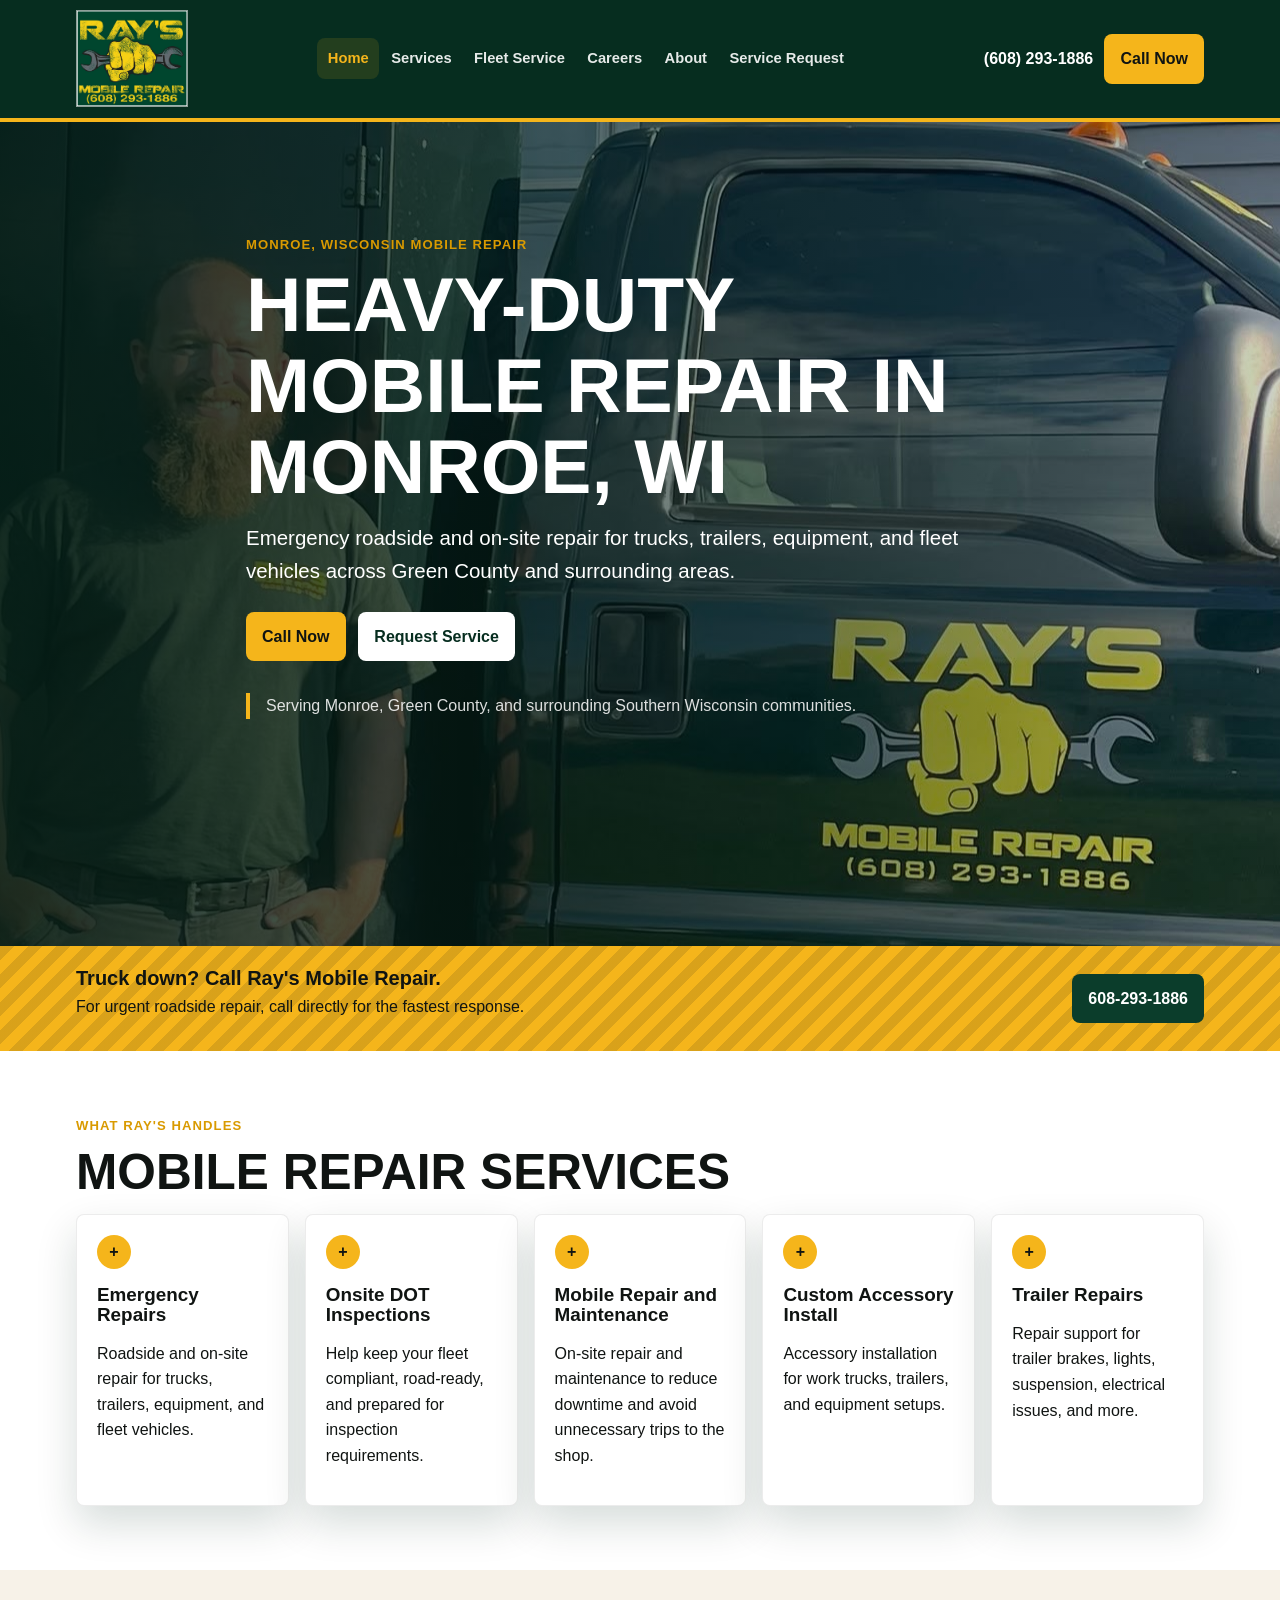
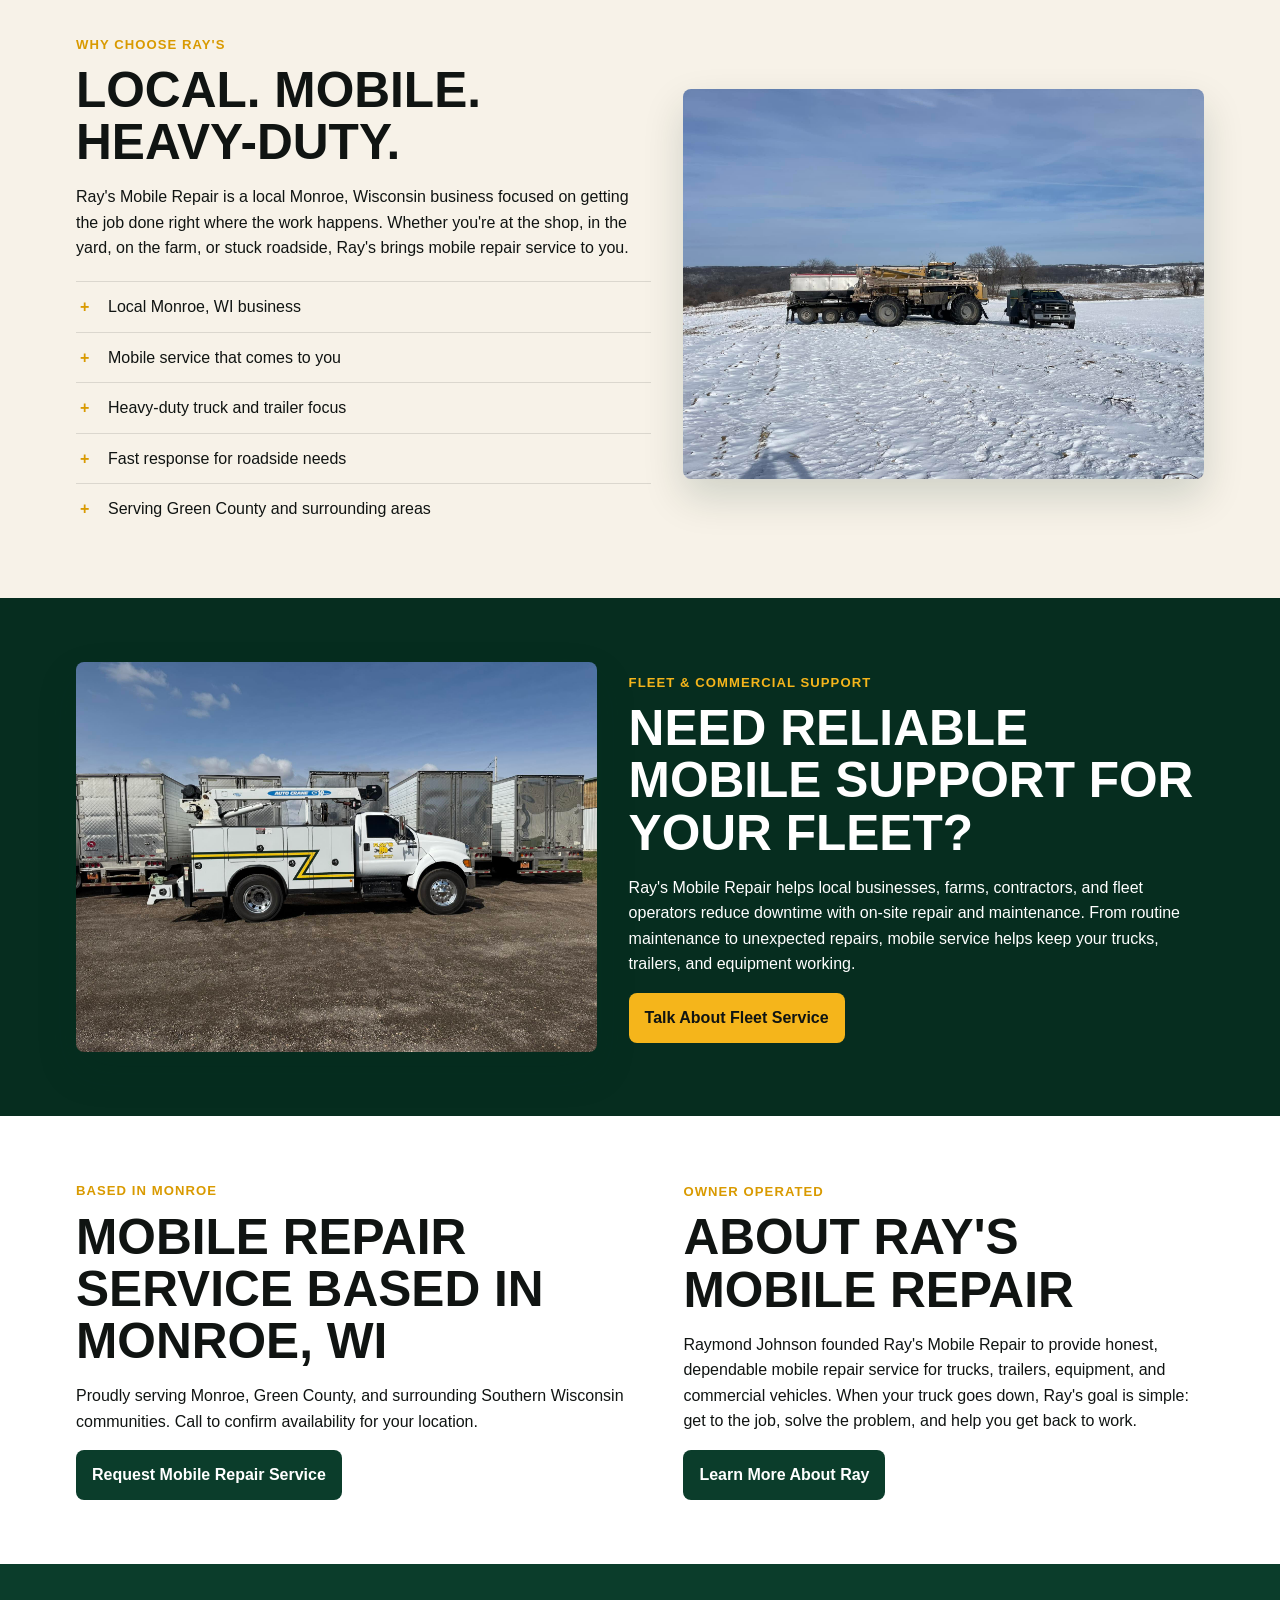
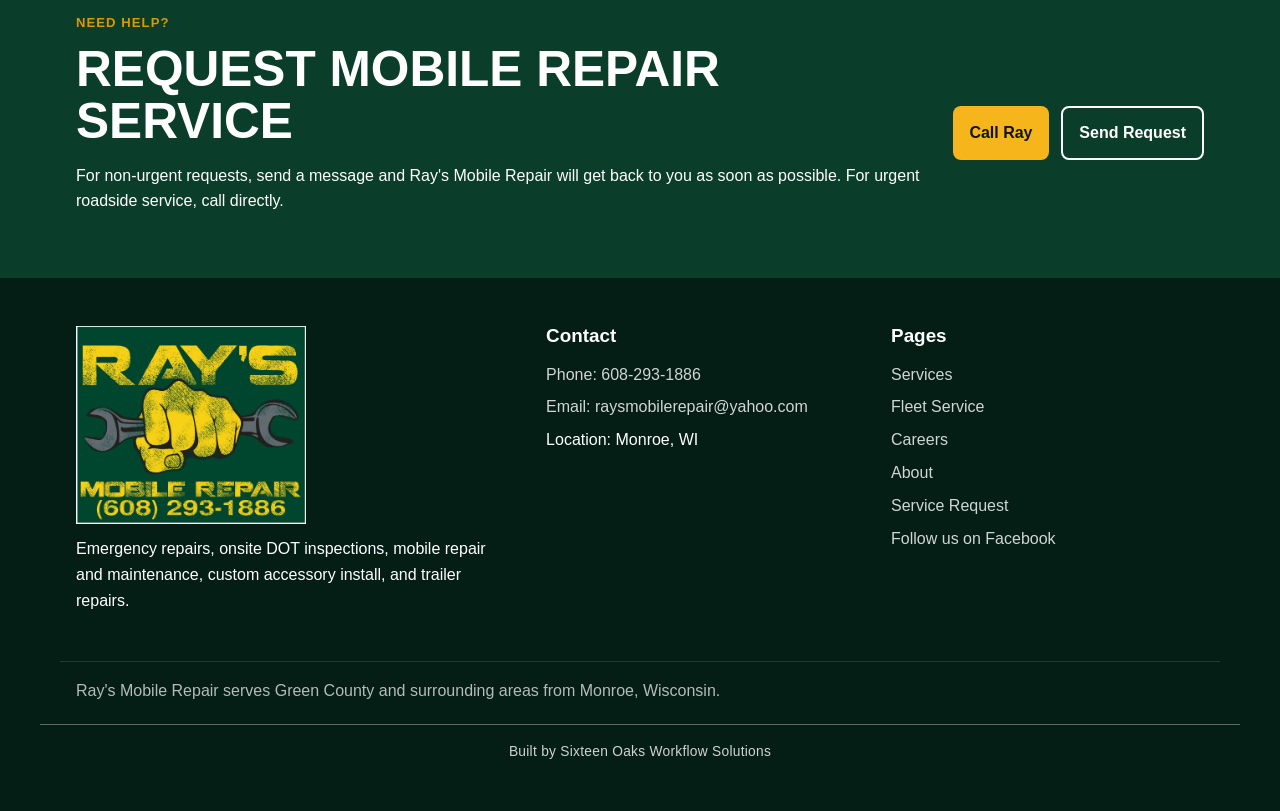
==== commit 7cd055bb: "Update contact page to service request form Co-Authored-By: Claude Opus 5.5 <noreply@anthropic.com>" ====
--- a/index.html
+++ b/index.html
@@ -5,16 +5,73 @@
   <meta name="viewport" content="width=device-width, initial-scale=1">
   <title>Ray's Mobile Repair | Mobile Repair & Trailer Repair in Monroe, WI</title>
   <meta name="description" content="Ray's Mobile Repair provides emergency repairs, onsite DOT inspections, mobile repair and maintenance, custom accessory installs, and trailer repairs in Monroe, Green County, and surrounding areas.">
-  <link rel="stylesheet" href="assets/css/styles.css?v=layout-fix-20260706">
+  <link rel="canonical" href="https://www.raysmobilerepair.com/">
+  <meta property="og:type" content="website">
+  <meta property="og:title" content="Ray's Mobile Repair | Mobile Repair & Trailer Repair in Monroe, WI">
+  <meta property="og:description" content="Emergency roadside and on-site repair for trucks, trailers, equipment, and fleet vehicles across Green County and surrounding areas.">
+  <meta property="og:url" content="https://www.raysmobilerepair.com/">
+  <meta property="og:image" content="https://www.raysmobilerepair.com/assets/images/ray-service-truck-owner.jpg">
+  <meta name="twitter:card" content="summary_large_image">
+  <link rel="stylesheet" href="assets/css/styles.css?v=service-request-20261010">
   <script src="https://identity.netlify.com/v1/netlify-identity-widget.js"></script>
-  <script type="application/ld+json">{"@context":"https://schema.org","@type":"AutoRepair","name":"Ray's Mobile Repair","founder":"Raymond Johnson","telephone":"+16082931886","email":"raysmobilerepair@yahoo.com","address":{"@type":"PostalAddress","addressLocality":"Monroe","addressRegion":"WI","addressCountry":"US"},"areaServed":"Green County and surrounding areas","url":"https://rays-mobile-repair-preview.netlify.app","image":"assets/images/ray-service-truck-owner.jpg","priceRange":"$$"}</script>
+  <script type="application/ld+json">
+  {
+    "@context": "https://schema.org",
+    "@type": ["AutoRepair", "LocalBusiness"],
+    "@id": "https://www.raysmobilerepair.com/#business",
+    "name": "Ray's Mobile Repair",
+    "url": "https://www.raysmobilerepair.com/",
+    "logo": "https://www.raysmobilerepair.com/assets/images/business-card-logo-contact.jpg",
+    "image": "https://www.raysmobilerepair.com/assets/images/ray-service-truck-owner.jpg",
+    "telephone": "+16082931886",
+    "email": "raysmobilerepair@yahoo.com",
+    "priceRange": "$$",
+    "founder": {
+      "@type": "Person",
+      "name": "Raymond Johnson"
+    },
+    "address": {
+      "@type": "PostalAddress",
+      "addressLocality": "Monroe",
+      "addressRegion": "WI",
+      "addressCountry": "US"
+    },
+    "areaServed": [
+      {
+        "@type": "City",
+        "name": "Monroe",
+        "addressRegion": "WI"
+      },
+      {
+        "@type": "AdministrativeArea",
+        "name": "Green County, Wisconsin"
+      }
+    ],
+    "sameAs": [
+      "https://www.facebook.com/share/1FJwqw41Wk/"
+    ],
+    "description": "Ray's Mobile Repair is a Monroe, Wisconsin mobile heavy-duty repair business serving Green County and surrounding areas with emergency repairs, onsite DOT inspections, mobile repair and maintenance, custom accessory installs, and trailer repairs.",
+    "hasOfferCatalog": {
+      "@type": "OfferCatalog",
+      "name": "Mobile Repair Services",
+      "itemListElement": [
+        {"@type":"Offer","itemOffered":{"@type":"Service","name":"Emergency Repairs"}},
+        {"@type":"Offer","itemOffered":{"@type":"Service","name":"Onsite DOT Inspections"}},
+        {"@type":"Offer","itemOffered":{"@type":"Service","name":"Mobile Repair and Maintenance"}},
+        {"@type":"Offer","itemOffered":{"@type":"Service","name":"Custom Accessory Install"}},
+        {"@type":"Offer","itemOffered":{"@type":"Service","name":"Trailer Repairs"}},
+        {"@type":"Offer","itemOffered":{"@type":"Service","name":"Mobile Fleet Service"}}
+      ]
+    }
+  }
+  </script>
 </head>
 <body>
   <a class="skip-link" href="#main">Skip to content</a>
   <header class="site-header">
     <div class="header-inner">
       <a class="brand" href="/" aria-label="Ray's Mobile Repair home">
-        <img src="/assets/images/rays-original-logo-web.jpg" alt="Ray's Mobile Repair" style="display:block;width:112px;height:auto;border:1px solid rgba(255,255,255,.55)">
+        <img src="/assets/images/business-card-logo-contact.jpg?v=official-20260904" alt="Ray's Mobile Repair" style="display:block;width:112px;height:auto;border:1px solid rgba(255,255,255,.55)">
       </a>
       <button class="nav-toggle" type="button" aria-controls="site-nav" aria-expanded="false" aria-label="Open navigation"><span></span><span></span><span></span></button>
       <nav class="site-nav" id="site-nav" aria-label="Primary navigation">
@@ -24,7 +81,7 @@
           <li><a href="/fleet-service">Fleet Service</a></li>
           <li><a href="/careers">Careers</a></li>
           <li><a href="/about">About</a></li>
-          <li><a href="/contact">Contact</a></li>
+          <li><a href="/service-request">Service Request</a></li>
         </ul>
       </nav>
       <div class="header-call"><a class="phone-link" href="tel:16082931886" data-link="phone" data-content="phone-display">(608) 293-1886</a><a class="btn btn-primary" href="tel:16082931886" data-link="phone">Call Now</a></div>
@@ -39,7 +96,7 @@
         <p class="lead" data-content="hero-subtitle">Emergency roadside and on-site repair for trucks, trailers, equipment, and fleet vehicles across Green County and surrounding areas.</p>
         <div class="hero-actions">
           <a class="btn btn-primary" href="tel:16082931886" data-link="phone">Call Now</a>
-          <a class="btn btn-light" href="/contact">Request Service</a>
+          <a class="btn btn-light" href="/service-request">Request Service</a>
         </div>
         <p class="hero-meta">Serving Monroe, Green County, and surrounding Southern Wisconsin communities.</p>
       </div>
@@ -102,7 +159,7 @@
           <p class="eyebrow">Based in Monroe</p>
           <h2>Mobile Repair Service Based in Monroe, WI</h2>
           <p data-content="service-area-text">Proudly serving Monroe, Green County, and surrounding Southern Wisconsin communities. Call to confirm availability for your location.</p>
-          <a class="btn btn-secondary" href="/contact">Request Mobile Repair Service</a>
+          <a class="btn btn-secondary" href="/service-request">Request Mobile Repair Service</a>
         </div>
         <div>
           <p class="eyebrow">Owner Operated</p>
@@ -116,22 +173,22 @@
     <section class="cta-band">
       <div class="container">
         <div><p class="eyebrow">Need Help?</p><h2>Request Mobile Repair Service</h2><p>For non-urgent requests, send a message and Ray's Mobile Repair will get back to you as soon as possible. For urgent roadside service, call directly.</p></div>
-        <div class="cta-actions"><a class="btn btn-primary" href="tel:16082931886" data-link="phone">Call Ray</a><a class="btn btn-outline" href="/contact">Send Request</a></div>
+        <div class="cta-actions"><a class="btn btn-primary" href="tel:16082931886" data-link="phone">Call Ray</a><a class="btn btn-outline" href="/service-request">Send Request</a></div>
       </div>
     </section>
   </main>
 
   <footer class="site-footer">
     <div class="container footer-grid">
-      <div><a class="brand" href="/" aria-label="Ray's Mobile Repair home"><img src="/assets/images/rays-original-logo-web.jpg" alt="Ray's Mobile Repair" style="display:block;width:180px;height:auto"></a><p>Emergency repairs, onsite DOT inspections, mobile repair and maintenance, custom accessory install, and trailer repairs.</p></div>
+      <div><a class="brand" href="/" aria-label="Ray's Mobile Repair home"><img src="/assets/images/business-card-logo-contact.jpg?v=official-20260904" alt="Ray's Mobile Repair" style="display:block;width:180px;height:auto"></a><p>Emergency repairs, onsite DOT inspections, mobile repair and maintenance, custom accessory install, and trailer repairs.</p></div>
       <div><h3>Contact</h3><div class="footer-links"><a href="tel:16082931886" data-link="phone">Phone: <span data-content="phone">608-293-1886</span></a><a href="mailto:raysmobilerepair@yahoo.com" data-link="email">Email: <span data-content="email">raysmobilerepair@yahoo.com</span></a><span>Location: <span data-content="location">Monroe, WI</span></span></div></div>
-      <div><h3>Pages</h3><div class="footer-links"><a href="/services">Services</a><a href="/fleet-service">Fleet Service</a><a href="/careers">Careers</a><a href="/about">About</a><a href="/contact">Contact</a><a href="https://www.facebook.com/share/1EH2nsjLZr/" data-link="facebook">Follow us on Facebook</a></div></div>
+      <div><h3>Pages</h3><div class="footer-links"><a href="/services">Services</a><a href="/fleet-service">Fleet Service</a><a href="/careers">Careers</a><a href="/about">About</a><a href="/service-request">Service Request</a><a href="https://www.facebook.com/share/1FJwqw41Wk/" data-link="facebook">Follow us on Facebook</a></div></div>
     </div>
     <div class="container footer-bottom">Ray's Mobile Repair serves Green County and surrounding areas from Monroe, Wisconsin.</div>
     <div class="sixteen-oaks-credit" style="display:block;max-width:1200px;margin:1.25rem auto 0;padding:1rem 1rem 0;border-top:1px solid #5d6a66;text-align:center;font-size:.86rem;font-weight:500;letter-spacing:.02em;color:#cfd4d2">Built by Sixteen Oaks Workflow Solutions</div>
   </footer>
   <div class="sticky-call"><a class="btn btn-primary" href="tel:16082931886" data-link="phone">Call Ray's Mobile Repair</a></div>
-  <script src="/assets/js/main.js?v=20260904"></script>
+  <script src="/assets/js/main.js?v=20260904b"></script>
   <script>
     if (window.netlifyIdentity) {
       window.netlifyIdentity.on("init", function (user) {
--- a/assets/css/styles.css
+++ b/assets/css/styles.css
@@ -748,3 +748,137 @@
     background-position: 12% 18%;
   }
 }
+
+/* Service Request page */
+.request-layout {
+  align-items: start;
+  display: grid;
+  gap: 1.5rem;
+  grid-template-columns: minmax(0, 1fr);
+}
+
+.request-form {
+  min-width: 0;
+}
+
+.form-group {
+  border: 1px solid var(--gray-200);
+  border-radius: var(--radius);
+  display: grid;
+  gap: 1rem;
+  margin: 0;
+  min-width: 0;
+  padding: 1rem;
+}
+
+.form-group legend {
+  color: var(--green-800);
+  font-size: 0.85rem;
+  font-weight: 900;
+  letter-spacing: 0.04em;
+  padding: 0 0.4rem;
+  text-transform: uppercase;
+}
+
+.form label {
+  min-width: 0;
+}
+
+.form-row {
+  display: grid;
+  gap: 1rem;
+  grid-template-columns: minmax(0, 1fr);
+}
+
+.form input[type="file"] {
+  background: var(--gray-100);
+  min-height: 0;
+  padding: 0.6rem;
+}
+
+.form .req {
+  color: #b42318;
+}
+
+.form .optional {
+  color: var(--gray-700);
+  font-weight: 400;
+}
+
+.form-footnote {
+  color: var(--gray-700);
+  font-size: 0.92rem;
+  margin: 0;
+}
+
+.btn-block {
+  justify-content: center;
+  width: 100%;
+}
+
+.request-aside h2 {
+  margin-bottom: 0;
+}
+
+.request-aside h3 {
+  margin: 1.25rem 0 0.5rem;
+}
+
+.request-aside-lead {
+  font-weight: 800;
+  margin-top: 0.25rem;
+}
+
+.request-aside-location {
+  margin: 0.25rem 0 1rem;
+}
+
+.request-aside-details {
+  display: grid;
+  gap: 0.2rem;
+  margin: 0;
+}
+
+.request-aside-details dt {
+  font-weight: 800;
+}
+
+.request-aside-details dd {
+  margin: 0 0 0.6rem;
+  overflow-wrap: anywhere;
+}
+
+.request-aside-services {
+  margin: 0 0 1.25rem;
+  padding-left: 1.2rem;
+}
+
+@media (min-width: 560px) {
+  .form-row-csz {
+    grid-template-columns: minmax(0, 2fr) minmax(0, 1fr) minmax(0, 1.2fr);
+  }
+}
+
+@media (min-width: 920px) {
+  .request-layout {
+    grid-template-columns: minmax(0, 1fr) minmax(300px, 360px);
+  }
+
+  .request-aside {
+    position: sticky;
+    top: 6.5rem;
+  }
+}
+
+.request-aside h2 {
+  font-size: 1.5rem;
+  line-height: 1.2;
+}
+
+.request-aside-image {
+  border-radius: var(--radius);
+  display: block;
+  height: auto;
+  margin-top: 1.25rem;
+  width: 100%;
+}
